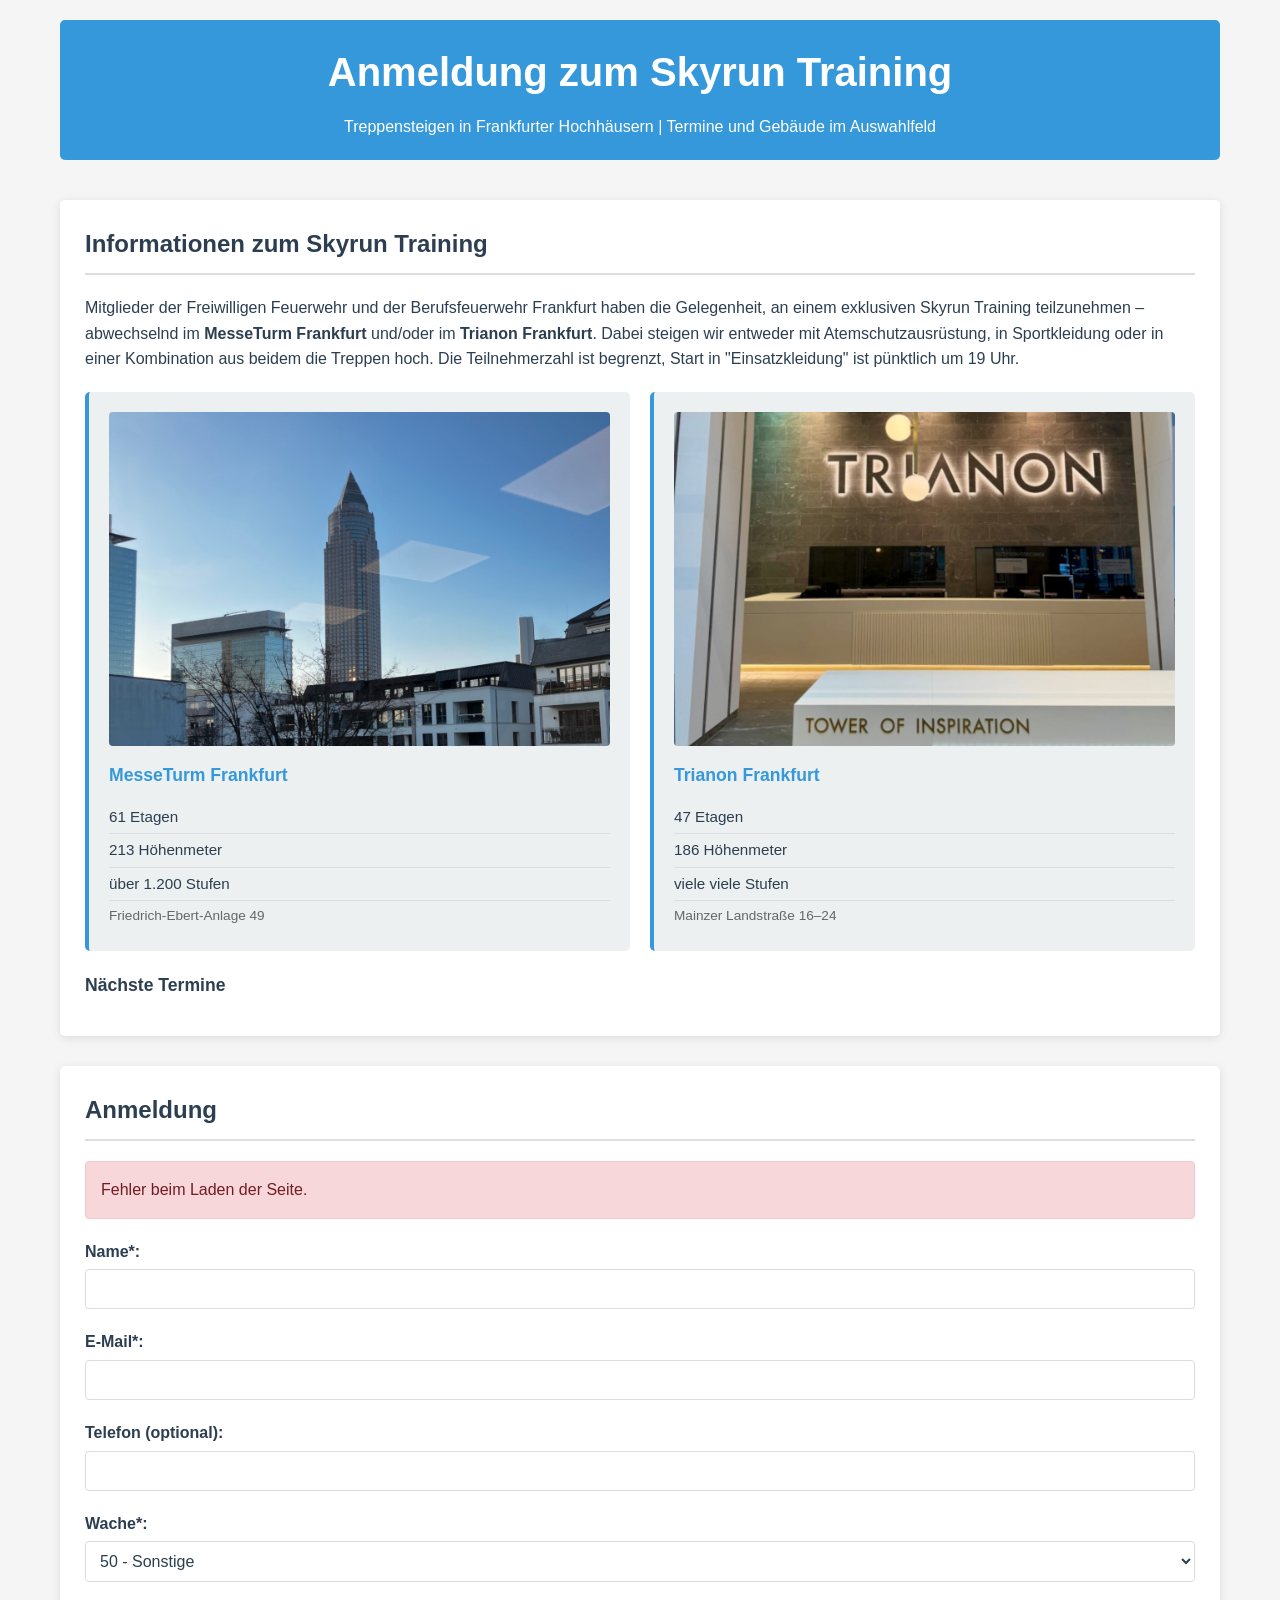
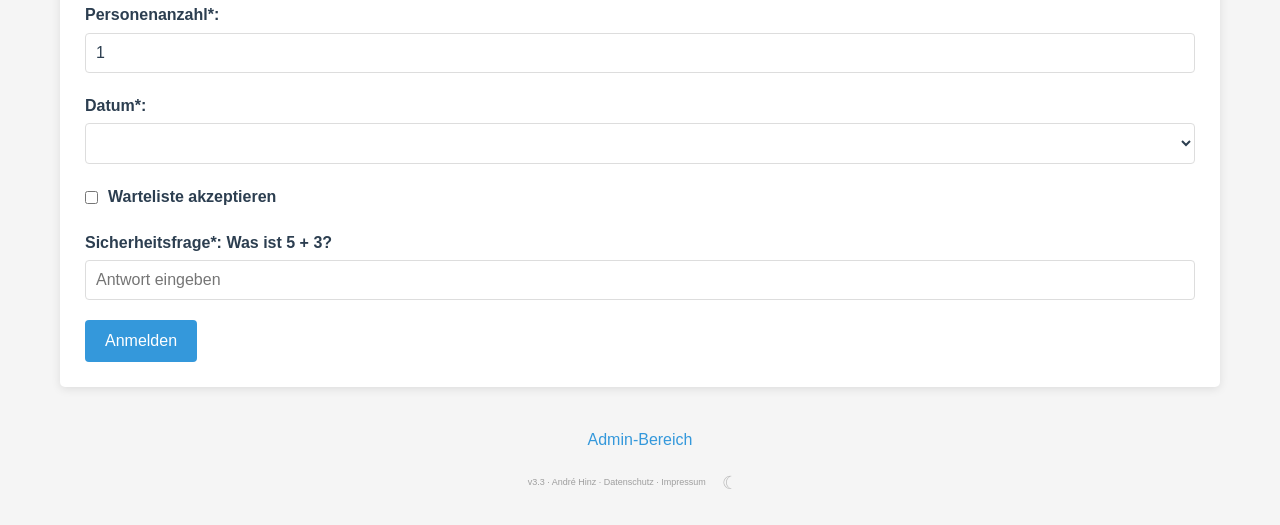
==== index.html @ 9d93e62e "feat: Datenschutzerklärung + Impressum hinzugefügt DSGVO-konforme Datenschutzerklärung (datenschutz." ====
<!DOCTYPE html>
<html lang="de">
<head>
    <meta charset="UTF-8">
    <meta name="viewport" content="width=device-width, initial-scale=1.0">
    <title>Anmeldung zum Skyrun Training</title>
    <link rel="icon" type="image/svg+xml" href="/favicon.svg">
    <link rel="stylesheet" href="css/styles.css">
    <script async src="https://static.nixblick.de/analytics/tracker.js" data-site="mein-computerfreund.de"></script>
</head>
<body>
    <div class="container">
        <header>
            <h1>Anmeldung zum Skyrun Training</h1>
            <p>Treppensteigen in Frankfurter Hochhäusern | Termine und Gebäude im Auswahlfeld</p>
        </header>

        <main>
            <section class="info">
                <h2>Informationen zum Skyrun Training</h2>
                <p>Mitglieder der Freiwilligen Feuerwehr und der Berufsfeuerwehr Frankfurt haben die Gelegenheit,
                    an einem exklusiven Skyrun Training teilzunehmen – abwechselnd im <strong>MesseTurm Frankfurt</strong> und/oder im <strong>Trianon Frankfurt</strong>.
                    Dabei steigen wir entweder mit Atemschutzausrüstung, in Sportkleidung oder in einer Kombination aus beidem die Treppen hoch.
                    Die Teilnehmerzahl ist begrenzt, Start in "Einsatzkleidung" ist pünktlich um 19 Uhr.</p>

                <div class="building-cards">
                    <div class="building-card">
                        <figure class="building-photo">
                            <img src="img/messeturm.jpg" alt="MesseTurm Frankfurt">
                        </figure>
                        <h3>MesseTurm Frankfurt</h3>
                        <ul>
                            <li>61 Etagen</li>
                            <li>213 Höhenmeter</li>
                            <li>über 1.200 Stufen</li>
                            <li>Friedrich-Ebert-Anlage 49</li>
                        </ul>
                    </div>
                    <div class="building-card">
                        <figure class="building-photo">
                            <img src="img/trianon.jpg" alt="Trianon Frankfurt">
                        </figure>
                        <h3>Trianon Frankfurt</h3>
                        <ul>
                            <li>47 Etagen</li>
                            <li>186 Höhenmeter</li>
                            <li>viele viele Stufen</li>
                            <li>Mainzer Landstraße 16–24</li>
                        </ul>
                    </div>
                </div>

                <h3 class="upcoming-title">N&auml;chste Termine</h3>
                <div class="upcoming-runs" id="upcoming-runs">
                    <!-- Wird durch JavaScript gefüllt -->
                </div>
            </section>

            <section id="registration">
                <h2>Anmeldung</h2>
                <div id="registration-status" class="hidden"></div>
                
                <form id="skyrun-form">
                    <div class="form-group">
                        <label for="name">Name*:</label>
                        <input type="text" id="name" name="name" required>
                    </div>
                    
                    <div class="form-group">
                        <label for="email">E-Mail*:</label>
                        <input type="email" id="email" name="email" required>
                    </div>
                    
                    <div class="form-group">
                        <label for="phone">Telefon (optional):</label>
                        <input type="tel" id="phone" name="phone">
                    </div>
                    
                    <div class="form-group">
                        <label for="station">Wache*:</label>
                        <select id="station" name="station" required>
                            <optgroup label="Berufsfeuerwehr (BF)">
                                <option value="1 - Eckenheim">1 - Eckenheim</option>
                                <option value="2 - Gallus">2 - Gallus</option>
                                <option value="3 - Nied">3 - Nied</option>
                                <option value="4 - Sachsenhausen-Nord">4 - Sachsenhausen-Nord</option>
                                <option value="10 - Nieder-Eschbach">10 - Nieder-Eschbach</option>
                                <option value="11 - Bergen-Enkheim">11 - Bergen-Enkheim</option>
                                <option value="20 - Frankfurt-Flughafen">20 - Frankfurt-Flughafen</option>
                                <option value="21 - Heddernheim">21 - Heddernheim</option>
                                <option value="30 - Sossenheim">30 - Sossenheim</option>
                                <option value="31 - Unterliederbach">31 - Unterliederbach</option>
                                <option value="40 - Ostend">40 - Ostend</option>
                                <option value="41 - Niederrad">41 - Niederrad</option>
                                <option value="61 - IT">61 - IT</option>
                            </optgroup>
                            <optgroup label="Freiwillige Feuerwehr (FF)">
                                <option value="12 - FF Bergen">12 - FF Bergen</option>
                                <option value="13 - FF Enkheim">13 - FF Enkheim</option>
                                <option value="14 - FF Berkersheim">14 - FF Berkersheim</option>
                                <option value="15 - FF Bonames">15 - FF Bonames</option>
                                <option value="16 - FF Kalbach">16 - FF Kalbach</option>
                                <option value="17 - FF Nieder-Eschbach">17 - FF Nieder-Eschbach</option>
                                <option value="18 - FF Nieder-Erlenbach">18 - FF Nieder-Erlenbach</option>
                                <option value="19 - FF Harheim">19 - FF Harheim</option>
                                <option value="22 - FF Heddernheim">22 - FF Heddernheim</option>
                                <option value="23 - FF Eschersheim">23 - FF Eschersheim</option>
                                <option value="24 - FF Niederursel">24 - FF Niederursel</option>
                                <option value="25 - FF Praunheim">25 - FF Praunheim</option>
                                <option value="26 - FF Hausen">26 - FF Hausen</option>
                                <option value="27 - FF Ginnheim">27 - FF Ginnheim</option>
                                <option value="28 - FF Schwanheim">28 - FF Schwanheim</option>
                                <option value="32 - FF Rödelheim">32 - FF Rödelheim</option>
                                <option value="33 - FF Griesheim">33 - FF Griesheim</option>
                                <option value="34 - FF Nied">34 - FF Nied</option>
                                <option value="35 - FF Höchst">35 - FF Höchst</option>
                                <option value="36 - FF Unterliederbach">36 - FF Unterliederbach</option>
                                <option value="37 - FF Zeilsheim">37 - FF Zeilsheim</option>
                                <option value="38 - FF Sindlingen">38 - FF Sindlingen</option>
                                <option value="39 - FF Sossenheim">39 - FF Sossenheim</option>
                                <option value="42 - FF Niederrad">42 - FF Niederrad</option>
                                <option value="43 - FF Sachsenhausen">43 - FF Sachsenhausen</option>
                                <option value="44 - FF Oberrad">44 - FF Oberrad</option>
                                <option value="45 - FF Fechenheim">45 - FF Fechenheim</option>
                                <option value="46 - FF Seckbach">46 - FF Seckbach</option>
                                <option value="47 - FF Rettungshundestaffel (Eckenheim)">47 - FF Rettungshundestaffel (Eckenheim)</option>
                            </optgroup>
                            <optgroup label="Zusätzliche">
                                <option value="49 - Jugendfeuerwehr">49 - Jugendfeuerwehr</option>
                                <option value="50 - Sonstige" selected>50 - Sonstige</option>
                                <option value="OF - Langen">OF - Langen</option>
                            </optgroup>
                        </select>
                    </div>
                    
                    <div class="form-group">
                        <label for="person-count">Personenanzahl*:</label>
                        <input type="number" id="person-count" name="personCount" min="1" value="1" required>
                    </div>
                    
                    <div class="form-group">
                        <label for="run-date">Datum*:</label>
                        <select id="run-date" name="date" required>
                            <!-- Wird durch JavaScript gefüllt -->
                        </select>
                    </div>
                    
                    <div class="form-group checkbox">
                        <input type="checkbox" id="waitlist" name="acceptWaitlist">
                        <label for="waitlist">Warteliste akzeptieren</label>
                    </div>

                    <div class="form-group">
                        <label for="captcha">Sicherheitsfrage*: <span id="captcha-question">Was ist 5 + 3?</span></label>
                        <input type="number" id="captcha" name="captcha" required placeholder="Antwort eingeben">
                    </div>

                    <!-- Honeypot - nicht sichtbar für User, Bots füllen es aus -->
                    <div style="position: absolute; left: -9999px;" aria-hidden="true">
                        <input type="text" id="website" name="website" tabindex="-1" autocomplete="off">
                    </div>

                    <button type="submit" id="submit-btn">Anmelden</button>
                </form>
            </section>

            <section class="admin-panel hidden">
                <h2>Admin-Bereich</h2>
                <div class="form-group">
                    <label for="admin-username">Benutzername:</label>
                    <input type="text" id="admin-username" required>
                    <label for="admin-password">Passwort:</label>
                    <input type="password" id="admin-password" required>
                    <button id="admin-login-btn">Login</button>
                </div>
                
                <div id="admin-content" class="hidden">
                    <div class="admin-tabs">
                        <button class="tab-btn active" data-tab="participants">Teilnehmer</button>
                        <button class="tab-btn" data-tab="waitlist">Warteliste</button>
                        <button class="tab-btn" data-tab="dates">Termine</button>
                        <button class="tab-btn" data-tab="export">Exportieren</button>
                        <button class="tab-btn" data-tab="peakbook">Gipfelbuch</button>
                        <button class="tab-btn" data-tab="settings">Einstellungen</button>
                    </div>
                    
                    <div id="participants-tab" class="tab-content active">
                        <h3>Teilnehmer</h3>
                        <select id="admin-date-select"></select>
                        <table>
                            <thead>
                                <tr>
                                    <th>Name</th>
                                    <th>E-Mail</th>
                                    <th>Telefon</th>
                                    <th>Wache</th>
                                    <th>Personen</th>
                                    <th>Aktion</th>
                                </tr>
                            </thead>
                            <tbody id="participants-list"></tbody>
                        </table>
                    </div>
                    
                    <div id="waitlist-tab" class="tab-content">
                        <h3>Warteliste</h3>
                        <select id="waitlist-date-select"></select>
                        <table>
                            <thead>
                                <tr>
                                    <th>Name</th>
                                    <th>E-Mail</th>
                                    <th>Telefon</th>
                                    <th>Wache</th>
                                    <th>Personen</th>
                                    <th>Aktion</th>
                                </tr>
                            </thead>
                            <tbody id="waitlist-list"></tbody>
                        </table>
                    </div>

                    <div id="dates-tab" class="tab-content">
                        <h3>Trainingstermine verwalten</h3>
                        <p>Hier kannst du die kommenden Trainingstermine festlegen.</p>

                        <div class="form-group">
                            <h4>Neuen Termin hinzufügen</h4>
                            <label for="new-date">Datum:</label>
                            <input type="date" id="new-date" required>
                            <label for="new-time">Uhrzeit:</label>
                            <input type="time" id="new-time" value="19:00" required>
                            <label for="new-building">Gebäude:</label>
                            <select id="new-building" required>
                                <option value="Messeturm">MesseTurm Frankfurt</option>
                                <option value="Trianon">Trianon Frankfurt</option>
                            </select>
                            <button id="add-date-btn">Hinzufügen</button>
                        </div>

                        <h4>Aktuelle Termine</h4>
                        <table>
                            <thead>
                                <tr>
                                    <th>Datum</th>
                                    <th>Uhrzeit</th>
                                    <th>Gebäude</th>
                                    <th>Aktion</th>
                                </tr>
                            </thead>
                            <tbody id="dates-list"></tbody>
                        </table>
                    </div>

                    <div id="export-tab" class="tab-content">
                        <h3>Exportieren / Importieren</h3>
                        <select id="export-date-select"></select>
                        <button id="export-csv-btn">Als CSV exportieren</button>
                        <button id="export-json-btn">Als JSON exportieren</button>
                        
                        <div class="import-section">
                            <h3>Daten importieren</h3>
                            <input type="file" id="import-json" accept=".json">
                            <button id="import-btn">Importieren</button>
                        </div>
                    </div>
                    
                    <div id="peakbook-tab" class="tab-content">
                        <h3>Gipfelbuch (Teilnahmen pro Wache)</h3>
                        <div class="form-group">
                            <label for="peakbook-building-filter">Gebäude:</label>
                            <select id="peakbook-building-filter">
                                <option value="">Alle Gebäude</option>
                                <option value="Messeturm">MesseTurm Frankfurt</option>
                                <option value="Trianon">Trianon Frankfurt</option>
                            </select>
                        </div>
                        <table>
                            <thead>
                                <tr>
                                    <th>Wache</th>
                                    <th>Teilnahmen</th>
                                </tr>
                            </thead>
                            <tbody id="peakbook-list"></tbody>
                        </table>
                    </div>
                    
                    <div id="settings-tab" class="tab-content">
                        <h3>Einstellungen</h3>
                        <form id="settings-form">
                            <div class="form-group">
                                <label for="max-participants">Max. Teilnehmer pro Termin:</label>
                                <input type="number" id="max-participants" min="1" required>
                            </div>

                            <button type="submit" id="save-settings-btn">Speichern</button>
                        </form>
                        
                        <h3>Passwort ändern</h3>
                        <form id="password-form">
                            <div class="form-group">
                                <label for="current-password">Aktuelles Passwort:</label>
                                <input type="password" id="current-password" required>
                            </div>
                            
                            <div class="form-group">
                                <label for="new-password">Neues Passwort:</label>
                                <input type="password" id="new-password" required>
                            </div>
                            
                            <div class="form-group">
                                <label for="confirm-password">Passwort bestätigen:</label>
                                <input type="password" id="confirm-password" required>
                            </div>
                            
                            <button type="submit" id="change-password-btn">Ändern</button>
                        </form>
                    </div>
                </div>
            </section>
        </main>

        <footer>
            <a href="#" id="show-admin">Admin-Bereich</a>
            <p class="footer-credit">v3.3 &middot; <a href="https://www.andrehinz.de" target="_blank" rel="noopener">Andr&eacute; Hinz</a> &middot; <a href="/datenschutz.html">Datenschutz</a> &middot; <a href="/impressum.html">Impressum</a> <button class="theme-toggle" id="theme-toggle" title="Theme wechseln">&#9790;</button></p>
        </footer>
    </div>

    <div id="confirmation-modal" class="modal hidden">
        <div class="modal-content">
            <span class="close-modal">&times;</span>
            <h2>Anmeldung bestätigt</h2>
            <p id="confirmation-message"></p>
            <button id="close-modal-btn">Schließen</button>
        </div>
    </div>
    <!-- JavaScript-Dateien einbinden -->
    <script src="js/utils.js"></script>
    <script src="js/main.js"></script>
    <script src="js/registration.js"></script>
    <script src="js/admin.js"></script>
</body>
</html>
---- css/styles.css ----
/**
 * /css/styles.css
 * Version: 1.0.0
 * Global Styles
 */

:root {
    --primary-color: #3498db;
    --secondary-color: #2c3e50;
    --accent-color: #e74c3c;
    --light-color: #ecf0f1;
    --dark-color: #2c3e50;
    --success-color: #2ecc71;
    --warning-color: #f39c12;
    --danger-color: #e74c3c;

    --body-bg: #f5f5f5;
    --card-bg: #ffffff;
    --card-alt-bg: #f8f9fa;
    --text-color: #2c3e50;
    --text-secondary: #666;
    --border-color: #ddd;
    --input-bg: #ffffff;
    --input-border: #ddd;
    --table-header-bg: #ecf0f1;
    --modal-overlay: rgba(0, 0, 0, 0.5);
    --modal-bg: #ffffff;
    --shadow-color: rgba(0, 0, 0, 0.1);
    --success-bg: #d4edda;
    --success-text: #155724;
    --success-border: #c3e6cb;
    --error-bg: #f8d7da;
    --error-text: #721c24;
    --error-border: #f5c6cb;
    --warning-bg: #fff3cd;
    --warning-text: #856404;
    --warning-border: #ffeeba;
}

[data-theme="dark"] {
    --primary-color: #5aafed;
    --secondary-color: #d4d8e0;
    --accent-color: #ef6b5e;
    --light-color: #2a2f38;
    --dark-color: #d4d8e0;
    --success-color: #3dd685;
    --warning-color: #f5ad35;
    --danger-color: #ef6b5e;

    --body-bg: #1a1d23;
    --card-bg: #22262e;
    --card-alt-bg: #2a2f38;
    --text-color: #d4d8e0;
    --text-secondary: #9ba3b0;
    --border-color: #353a44;
    --input-bg: #2a2f38;
    --input-border: #404650;
    --table-header-bg: #2a2f38;
    --modal-overlay: rgba(0, 0, 0, 0.7);
    --modal-bg: #22262e;
    --shadow-color: rgba(0, 0, 0, 0.3);
    --success-bg: #1a3a2a;
    --success-text: #3dd685;
    --success-border: #2a4a3a;
    --error-bg: #3a1a1a;
    --error-text: #ef6b5e;
    --error-border: #4a2a2a;
    --warning-bg: #3a2e1a;
    --warning-text: #f5ad35;
    --warning-border: #4a3e2a;
}

* {
    margin: 0;
    padding: 0;
    box-sizing: border-box;
}

body {
    font-family: 'Segoe UI', Tahoma, Geneva, Verdana, sans-serif;
    line-height: 1.6;
    color: var(--text-color);
    background-color: var(--body-bg);
    transition: background-color 0.3s, color 0.3s;
}

.container {
    max-width: 1200px;
    margin: 0 auto;
    padding: 20px;
}

header {
    text-align: center;
    margin-bottom: 40px;
    padding: 20px;
    background-color: var(--primary-color);
    color: white;
    border-radius: 5px;
}

header h1 {
    font-size: 2.5rem;
    margin-bottom: 10px;
}

section {
    background-color: var(--card-bg);
    padding: 25px;
    margin-bottom: 30px;
    border-radius: 5px;
    box-shadow: 0 2px 10px var(--shadow-color);
    transition: background-color 0.3s;
}

h2 {
    color: var(--secondary-color);
    margin-bottom: 20px;
    border-bottom: 2px solid var(--border-color);
    padding-bottom: 10px;
}

.info p {
    margin-bottom: 20px;
}

.building-cards {
    display: flex;
    gap: 20px;
    margin: 20px 0;
}

.building-card {
    flex: 1;
    background-color: var(--light-color);
    border-radius: 5px;
    padding: 20px;
    border-left: 4px solid var(--primary-color);
}

.building-card h3 {
    color: var(--primary-color);
    margin-bottom: 12px;
    font-size: 1.1rem;
}

.building-card ul {
    list-style: none;
    padding: 0;
}

.building-card ul li {
    padding: 4px 0;
    border-bottom: 1px solid var(--border-color);
    font-size: 0.95rem;
}

.building-card ul li:last-child {
    border-bottom: none;
    color: var(--text-secondary);
    font-size: 0.85rem;
}

.building-photo {
    margin: 0 0 15px 0;
    border-radius: 4px;
    overflow: hidden;
    background-color: var(--border-color);
}

.building-photo img {
    width: 100%;
    height: auto;
    display: block;
}

/* Nächste Termine */
.upcoming-title {
    color: var(--secondary-color);
    margin-top: 20px;
    margin-bottom: 12px;
    font-size: 1.1rem;
}

.upcoming-runs {
    display: flex;
    flex-direction: column;
    gap: 10px;
}

.upcoming-run {
    display: flex;
    align-items: center;
    justify-content: space-between;
    background-color: var(--light-color);
    border-radius: 5px;
    padding: 12px 16px;
    border-left: 4px solid var(--primary-color);
    transition: background-color 0.3s;
}

.upcoming-run .run-info {
    display: flex;
    flex-direction: column;
}

.upcoming-run .run-date {
    font-weight: bold;
    color: var(--text-color);
    font-size: 0.95rem;
}

.upcoming-run .run-building {
    color: var(--primary-color);
    font-size: 0.85rem;
}

.upcoming-run .run-stats {
    display: flex;
    gap: 16px;
    align-items: center;
    text-align: center;
}

.upcoming-run .run-stat {
    display: flex;
    flex-direction: column;
    align-items: center;
    min-width: 50px;
}

.upcoming-run .run-stat-value {
    font-weight: bold;
    font-size: 1.1rem;
    color: var(--primary-color);
}

.upcoming-run .run-stat-label {
    font-size: 0.7rem;
    color: var(--text-secondary);
}

.upcoming-run .run-days {
    background-color: var(--primary-color);
    color: white;
    border-radius: 12px;
    padding: 4px 10px;
    font-size: 0.8rem;
    font-weight: bold;
    white-space: nowrap;
}

.form-group {
    margin-bottom: 20px;
}

label {
    display: block;
    margin-bottom: 5px;
    font-weight: bold;
}

input, select {
    width: 100%;
    padding: 10px;
    border: 1px solid var(--input-border);
    border-radius: 4px;
    font-size: 16px;
    background-color: var(--input-bg);
    color: var(--text-color);
    transition: background-color 0.3s, border-color 0.3s, color 0.3s;
}

.checkbox {
    display: flex;
    align-items: center;
}

.checkbox input {
    width: auto;
    margin-right: 10px;
}

.checkbox label {
    margin-bottom: 0;
}

button {
    background-color: var(--primary-color);
    color: white;
    border: none;
    padding: 12px 20px;
    cursor: pointer;
    border-radius: 4px;
    font-size: 16px;
    transition: background-color 0.3s;
}

button:hover {
    opacity: 0.85;
}

footer {
    text-align: center;
    margin-top: 40px;
    color: var(--text-secondary);
}

footer a {
    color: var(--primary-color);
    text-decoration: none;
}

footer a:hover {
    text-decoration: underline;
}

.footer-credit {
    margin-top: 8px;
    font-size: 9px;
    color: var(--text-secondary);
    opacity: 0.6;
}

.footer-credit a {
    color: var(--text-secondary);
}

.footer-credit a:hover {
    color: var(--primary-color);
}

.hidden {
    display: none !important;
}

#registration-status {
    padding: 15px;
    margin-bottom: 20px;
    border-radius: 4px;
}

.success {
    background-color: var(--success-bg);
    color: var(--success-text);
    border: 1px solid var(--success-border);
}

.error {
    background-color: var(--error-bg);
    color: var(--error-text);
    border: 1px solid var(--error-border);
}

.warning {
    background-color: var(--warning-bg);
    color: var(--warning-text);
    border: 1px solid var(--warning-border);
}

/* Admin Panel Styles */
.admin-panel {
    background-color: var(--card-alt-bg);
}

.admin-tabs {
    display: flex;
    margin-bottom: 20px;
    border-bottom: 1px solid var(--border-color);
}

.tab-btn {
    background-color: transparent;
    color: var(--text-color);
    padding: 10px 20px;
    margin-right: 5px;
    border: none;
    border-bottom: 2px solid transparent;
}

.tab-btn.active {
    border-bottom: 2px solid var(--primary-color);
    color: var(--primary-color);
}

.tab-content {
    display: none;
}

.tab-content.active {
    display: block;
}

table {
    width: 100%;
    border-collapse: collapse;
    margin-top: 20px;
}

th, td {
    padding: 12px 15px;
    text-align: left;
    border-bottom: 1px solid var(--border-color);
}

th {
    background-color: var(--table-header-bg);
}

.action-btn {
    padding: 5px 10px;
    margin-right: 5px;
    font-size: 14px;
}

.promote-btn {
    background-color: var(--success-color);
}

.remove-btn {
    background-color: var(--danger-color);
}

/* Modal Styles */
.modal {
    position: fixed;
    z-index: 1000;
    left: 0;
    top: 0;
    width: 100%;
    height: 100%;
    background-color: var(--modal-overlay);
    display: flex;
    justify-content: center;
    align-items: center;
}

.modal-content {
    background-color: var(--modal-bg);
    padding: 30px;
    border-radius: 5px;
    max-width: 500px;
    width: 90%;
    text-align: center;
    position: relative;
}

.close-modal {
    position: absolute;
    top: 10px;
    right: 15px;
    font-size: 28px;
    cursor: pointer;
    color: var(--text-secondary);
}

.close-modal:hover {
    color: var(--danger-color);
}

#confirmation-message {
    margin: 20px 0;
}

/* Responsive Design */
@media (max-width: 768px) {
    .container {
        padding: 12px;
    }

    header h1 {
        font-size: 1.5rem;
    }

    header p {
        font-size: 0.85rem;
    }

    section {
        padding: 16px;
    }

    .stats {
        flex-direction: column;
    }

    .stat {
        width: 100%;
        margin-bottom: 15px;
    }

    .building-cards {
        flex-direction: column;
    }

    .upcoming-run {
        flex-wrap: wrap;
        gap: 8px;
    }

    .upcoming-run .run-stats {
        width: 100%;
        justify-content: space-around;
    }

    .admin-tabs {
        flex-direction: column;
    }

    .tab-btn {
        width: 100%;
        text-align: center;
        margin-bottom: 5px;
    }

    table {
        display: block;
        overflow-x: auto;
    }
}

.import-section {
    margin-top: 30px;
    padding-top: 20px;
    border-top: 1px solid var(--border-color);
}

#import-json {
    margin-bottom: 10px;
}

/* Peakbook Tab Styles */
#peakbook-tab table {
    width: 100%;
    margin-top: 20px;
    border-collapse: collapse;
}
#peakbook-tab th, #peakbook-tab td {
    padding: 8px;
    text-align: left;
    border-bottom: 1px solid var(--border-color);
}
#peakbook-tab th {
    background-color: var(--table-header-bg);
}

/* Theme Toggle */
.theme-toggle {
    background: none;
    border: none;
    cursor: pointer;
    font-size: 18px;
    padding: 10px 12px;
    min-width: 44px;
    min-height: 44px;
    color: var(--text-secondary);
    transition: color 0.3s;
    vertical-align: middle;
    opacity: 0.7;
}

.theme-toggle:hover {
    color: var(--primary-color);
    background: none;
    opacity: 1;
}
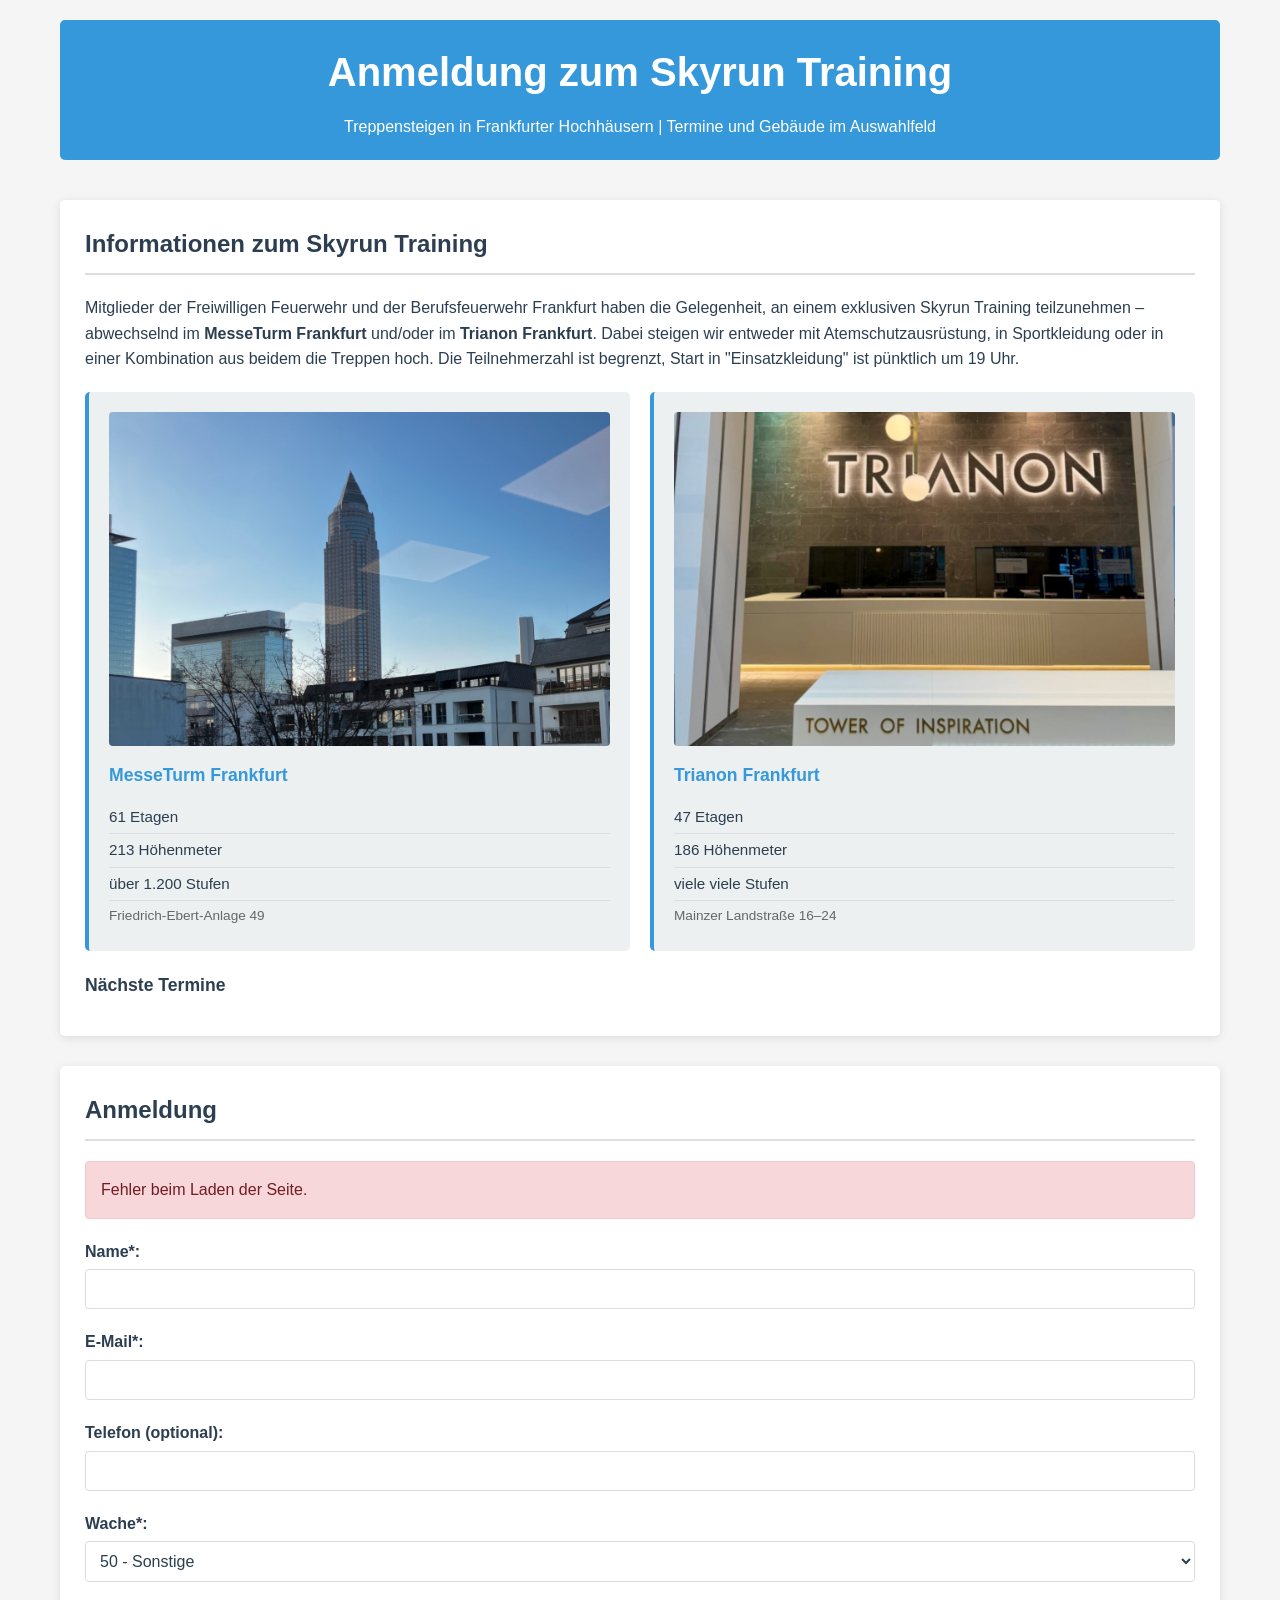
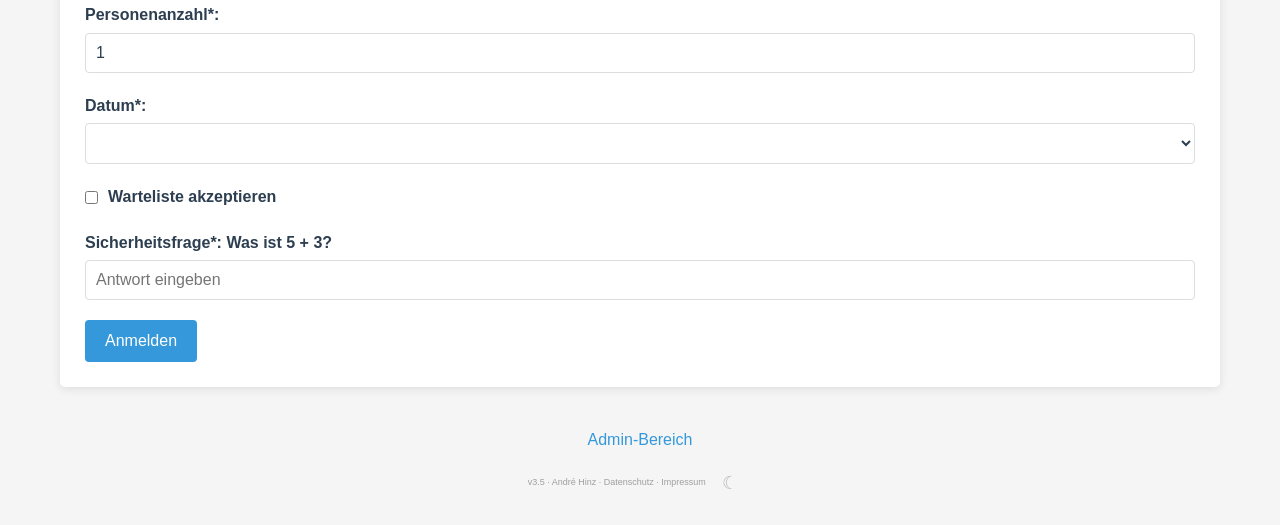
==== commit 1b6d0019: "feat: Admin-Log mit DB-Tabelle, Tab im Admin-Panel, Fehlerdiagnose - Neue DB-Tabelle admin_log (Auto" ====
--- a/index.html
+++ b/index.html
@@ -6,7 +6,7 @@
     <title>Anmeldung zum Skyrun Training</title>
     <link rel="icon" type="image/svg+xml" href="/favicon.svg">
     <link rel="stylesheet" href="css/styles.css">
-    <script async src="https://static.nixblick.de/analytics/tracker.js" data-site="mein-computerfreund.de"></script>
+    <script async src="https://static.nixblick.de/analytics/tracker.js?v=3" data-site="mein-computerfreund.de"></script>
 </head>
 <body>
     <div class="container">
@@ -181,6 +181,7 @@
                         <button class="tab-btn" data-tab="dates">Termine</button>
                         <button class="tab-btn" data-tab="export">Exportieren</button>
                         <button class="tab-btn" data-tab="peakbook">Gipfelbuch</button>
+                        <button class="tab-btn" data-tab="adminlog">Log</button>
                         <button class="tab-btn" data-tab="settings">Einstellungen</button>
                     </div>
                     
@@ -286,6 +287,31 @@
                         </table>
                     </div>
                     
+                    <div id="adminlog-tab" class="tab-content">
+                        <h3>Admin-Log</h3>
+                        <div class="form-group" style="display:flex;gap:8px;align-items:center;flex-wrap:wrap;">
+                            <select id="log-level-filter">
+                                <option value="">Alle Level</option>
+                                <option value="error">Fehler</option>
+                                <option value="warn">Warnungen</option>
+                                <option value="info">Info</option>
+                            </select>
+                            <button id="refresh-log-btn">Aktualisieren</button>
+                        </div>
+                        <table>
+                            <thead>
+                                <tr>
+                                    <th>Zeitpunkt</th>
+                                    <th>Level</th>
+                                    <th>Aktion</th>
+                                    <th>Nachricht</th>
+                                    <th>Details</th>
+                                </tr>
+                            </thead>
+                            <tbody id="admin-log-list"></tbody>
+                        </table>
+                    </div>
+
                     <div id="settings-tab" class="tab-content">
                         <h3>Einstellungen</h3>
                         <form id="settings-form">
@@ -323,7 +349,7 @@
 
         <footer>
             <a href="#" id="show-admin">Admin-Bereich</a>
-            <p class="footer-credit">v3.3 &middot; <a href="https://www.andrehinz.de" target="_blank" rel="noopener">Andr&eacute; Hinz</a> &middot; <a href="/datenschutz.html">Datenschutz</a> &middot; <a href="/impressum.html">Impressum</a> <button class="theme-toggle" id="theme-toggle" title="Theme wechseln">&#9790;</button></p>
+            <p class="footer-credit">v3.5 &middot; <a href="https://www.andrehinz.de" target="_blank" rel="noopener">Andr&eacute; Hinz</a> &middot; <a href="/datenschutz.html">Datenschutz</a> &middot; <a href="/impressum.html">Impressum</a> <button class="theme-toggle" id="theme-toggle" title="Theme wechseln">&#9790;</button></p>
         </footer>
     </div>
 
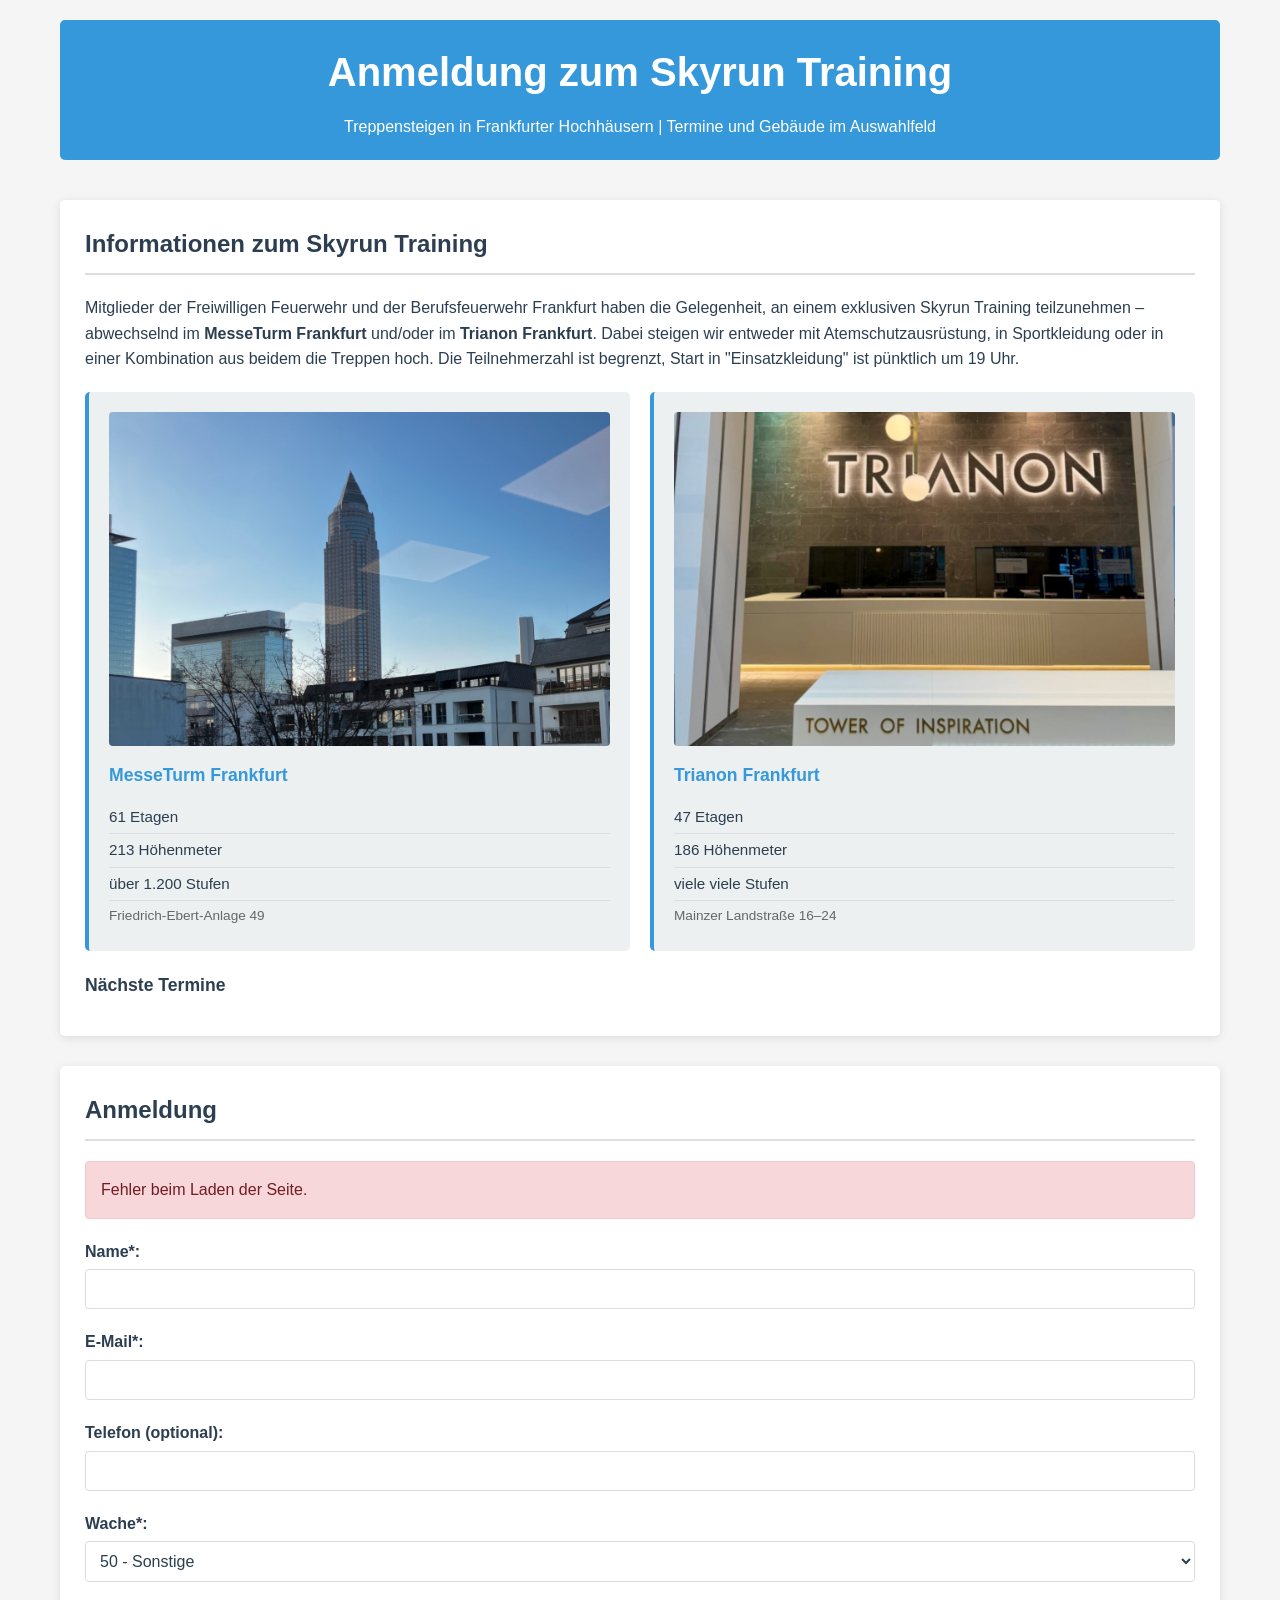
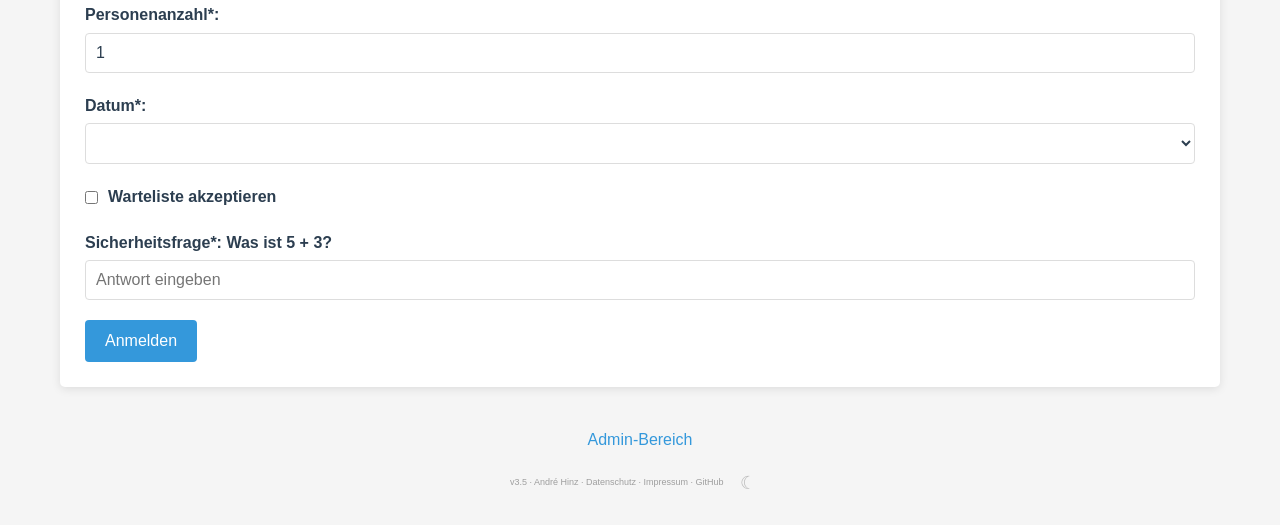
==== commit 12537114: "docs: Admin-Log in Datenschutzerklärung, GitHub-Link im Footer - Neuer Abschnitt 8 in datenschutz.ht" ====
--- a/index.html
+++ b/index.html
@@ -349,7 +349,7 @@
 
         <footer>
             <a href="#" id="show-admin">Admin-Bereich</a>
-            <p class="footer-credit">v3.5 &middot; <a href="https://www.andrehinz.de" target="_blank" rel="noopener">Andr&eacute; Hinz</a> &middot; <a href="/datenschutz.html">Datenschutz</a> &middot; <a href="/impressum.html">Impressum</a> <button class="theme-toggle" id="theme-toggle" title="Theme wechseln">&#9790;</button></p>
+            <p class="footer-credit">v3.5 &middot; <a href="https://www.andrehinz.de" target="_blank" rel="noopener">Andr&eacute; Hinz</a> &middot; <a href="/datenschutz.html">Datenschutz</a> &middot; <a href="/impressum.html">Impressum</a> &middot; <a href="https://github.com/nixblick" target="_blank" rel="noopener">GitHub</a> <button class="theme-toggle" id="theme-toggle" title="Theme wechseln">&#9790;</button></p>
         </footer>
     </div>
 
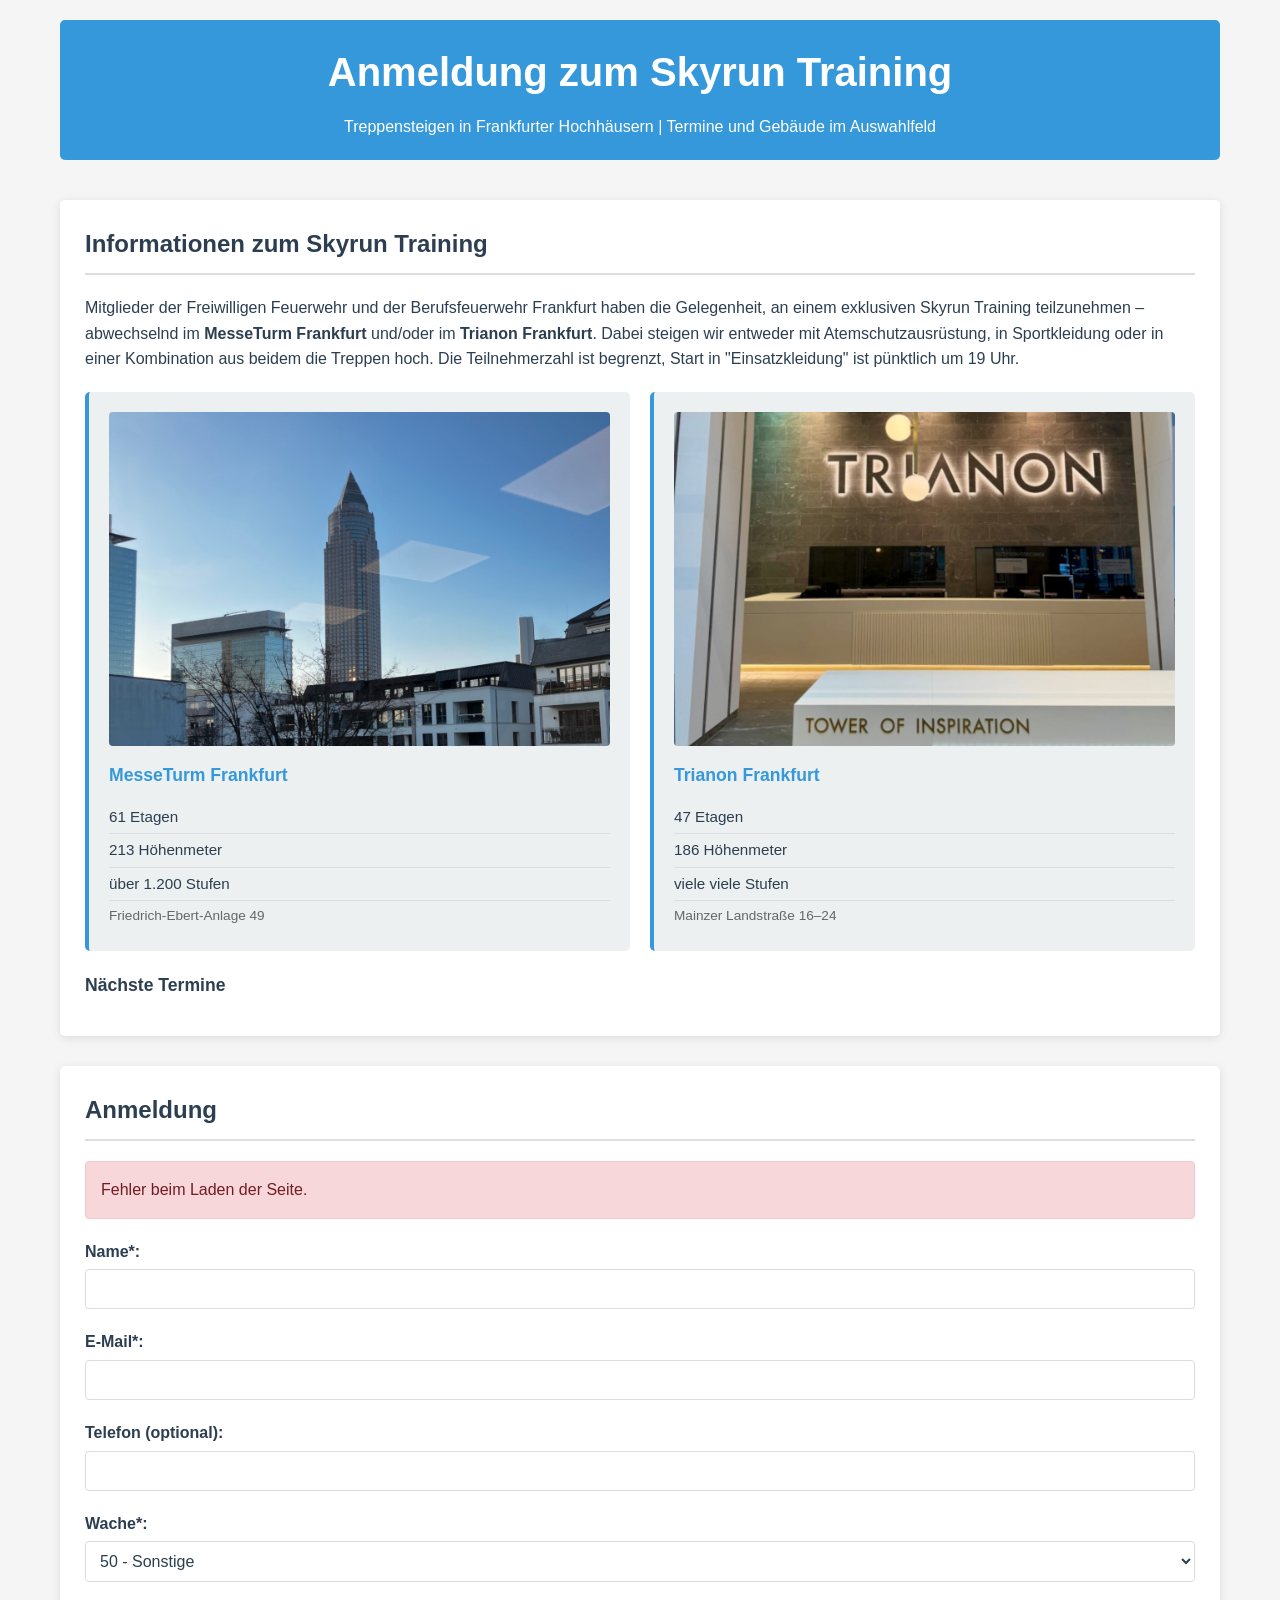
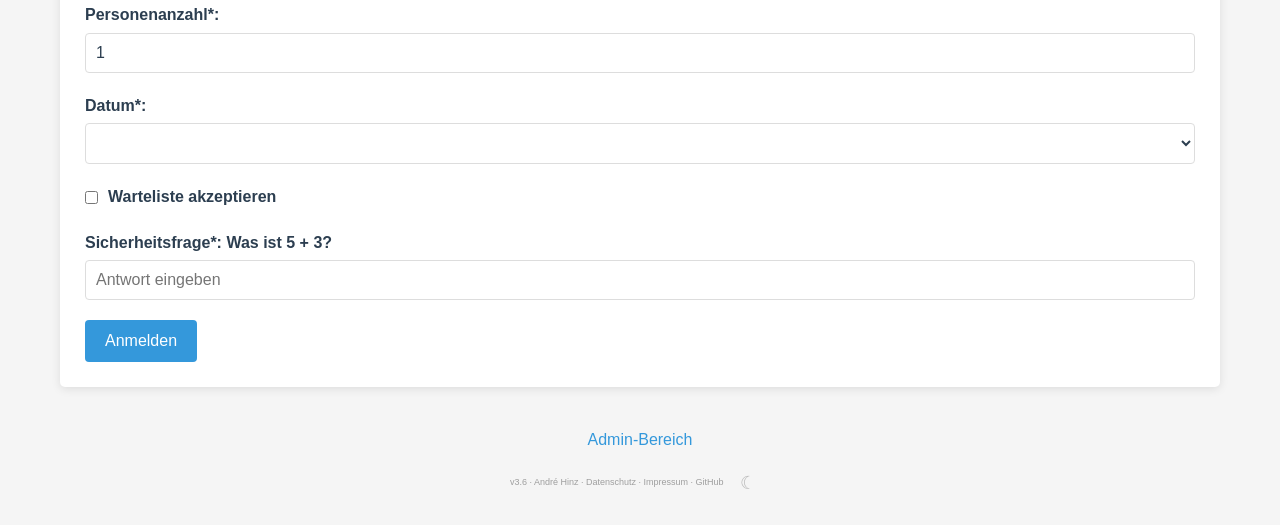
==== commit f253a132: "feat: SEO + Security + Performance — Optimierungen aus new_world übertragen Open Graph Tags, JSON-LD" ====
--- a/index.html
+++ b/index.html
@@ -3,10 +3,39 @@
 <head>
     <meta charset="UTF-8">
     <meta name="viewport" content="width=device-width, initial-scale=1.0">
-    <title>Anmeldung zum Skyrun Training</title>
+    <title>Skyrun Training Frankfurt – Treppensteigen in Hochhäusern</title>
+    <meta name="description" content="Skyrun Training für Feuerwehr Frankfurt – Treppensteigen im MesseTurm und Trianon. Anmeldung, Termine und Infos.">
+
+    <!-- Open Graph -->
+    <meta property="og:title" content="Skyrun Training Frankfurt – Treppensteigen in Hochhäusern">
+    <meta property="og:description" content="Skyrun Training für Feuerwehr Frankfurt – Treppensteigen im MesseTurm und Trianon. Anmeldung, Termine und Infos.">
+    <meta property="og:url" content="https://www.mein-computerfreund.de/">
+    <meta property="og:type" content="website">
+    <meta property="og:locale" content="de_DE">
+
+    <!-- SEO -->
+    <link rel="canonical" href="https://www.mein-computerfreund.de/">
+    <link rel="alternate" hreflang="de" href="https://www.mein-computerfreund.de/">
+
     <link rel="icon" type="image/svg+xml" href="/favicon.svg">
     <link rel="stylesheet" href="css/styles.css">
     <script async src="https://static.nixblick.de/analytics/tracker.js?v=3" data-site="mein-computerfreund.de"></script>
+
+    <!-- JSON-LD Structured Data -->
+    <script type="application/ld+json">
+    {
+        "@context": "https://schema.org",
+        "@type": "WebSite",
+        "name": "Skyrun Training Frankfurt",
+        "url": "https://www.mein-computerfreund.de",
+        "description": "Skyrun Training für Feuerwehr Frankfurt – Treppensteigen im MesseTurm und Trianon.",
+        "author": {
+            "@type": "Person",
+            "name": "André Hinz",
+            "url": "https://www.andrehinz.de"
+        }
+    }
+    </script>
 </head>
 <body>
     <div class="container">
@@ -26,7 +55,7 @@
                 <div class="building-cards">
                     <div class="building-card">
                         <figure class="building-photo">
-                            <img src="img/messeturm.jpg" alt="MesseTurm Frankfurt">
+                            <img src="img/messeturm.jpg" alt="MesseTurm Frankfurt" loading="lazy">
                         </figure>
                         <h3>MesseTurm Frankfurt</h3>
                         <ul>
@@ -38,7 +67,7 @@
                     </div>
                     <div class="building-card">
                         <figure class="building-photo">
-                            <img src="img/trianon.jpg" alt="Trianon Frankfurt">
+                            <img src="img/trianon.jpg" alt="Trianon Frankfurt" loading="lazy">
                         </figure>
                         <h3>Trianon Frankfurt</h3>
                         <ul>
@@ -349,7 +378,7 @@
 
         <footer>
             <a href="#" id="show-admin">Admin-Bereich</a>
-            <p class="footer-credit">v3.5 &middot; <a href="https://www.andrehinz.de" target="_blank" rel="noopener">Andr&eacute; Hinz</a> &middot; <a href="/datenschutz.html">Datenschutz</a> &middot; <a href="/impressum.html">Impressum</a> &middot; <a href="https://github.com/nixblick" target="_blank" rel="noopener">GitHub</a> <button class="theme-toggle" id="theme-toggle" title="Theme wechseln">&#9790;</button></p>
+            <p class="footer-credit">v3.6 &middot; <a href="https://www.andrehinz.de" target="_blank" rel="noopener">Andr&eacute; Hinz</a> &middot; <a href="/datenschutz.html">Datenschutz</a> &middot; <a href="/impressum.html">Impressum</a> &middot; <a href="https://github.com/nixblick" target="_blank" rel="noopener">GitHub</a> <button class="theme-toggle" id="theme-toggle" title="Theme wechseln">&#9790;</button></p>
         </footer>
     </div>
 
@@ -362,9 +391,9 @@
         </div>
     </div>
     <!-- JavaScript-Dateien einbinden -->
-    <script src="js/utils.js"></script>
-    <script src="js/main.js"></script>
-    <script src="js/registration.js"></script>
-    <script src="js/admin.js"></script>
+    <script src="js/utils.js" defer></script>
+    <script src="js/main.js" defer></script>
+    <script src="js/registration.js" defer></script>
+    <script src="js/admin.js" defer></script>
 </body>
 </html>
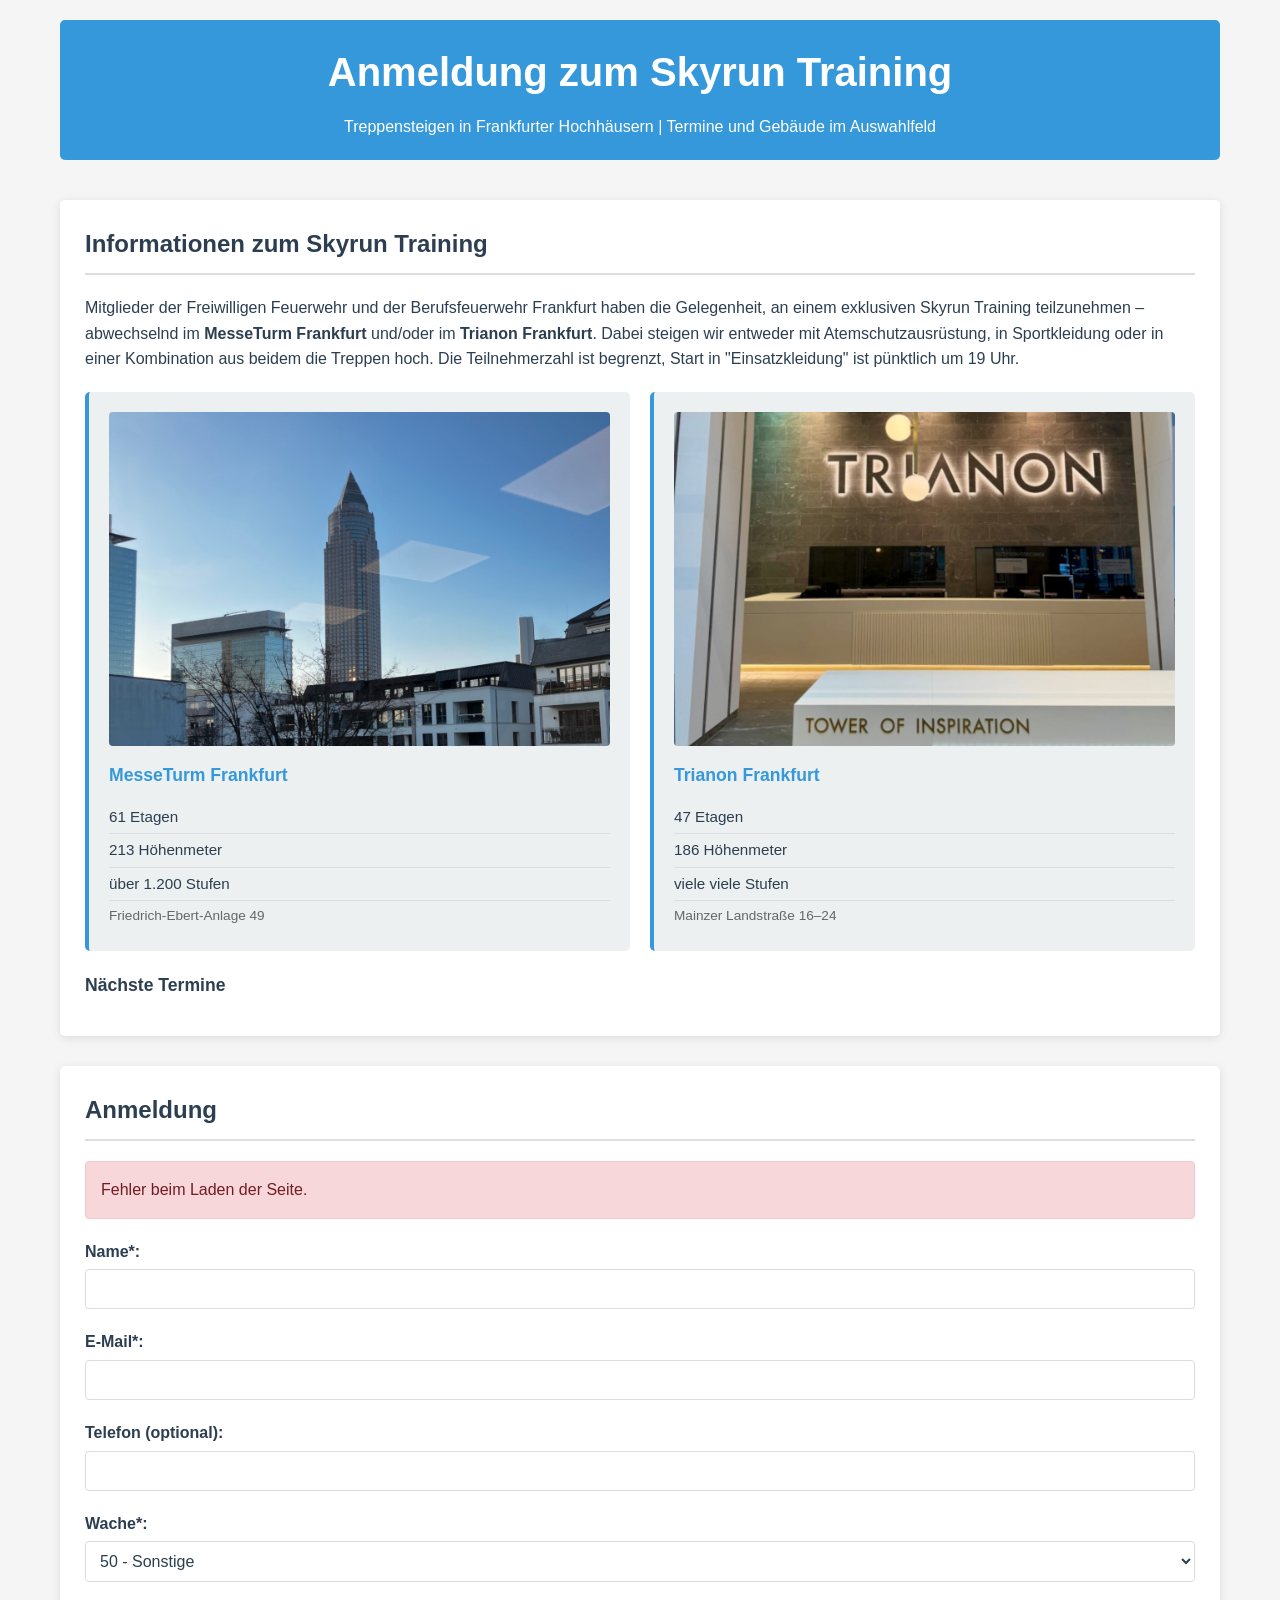
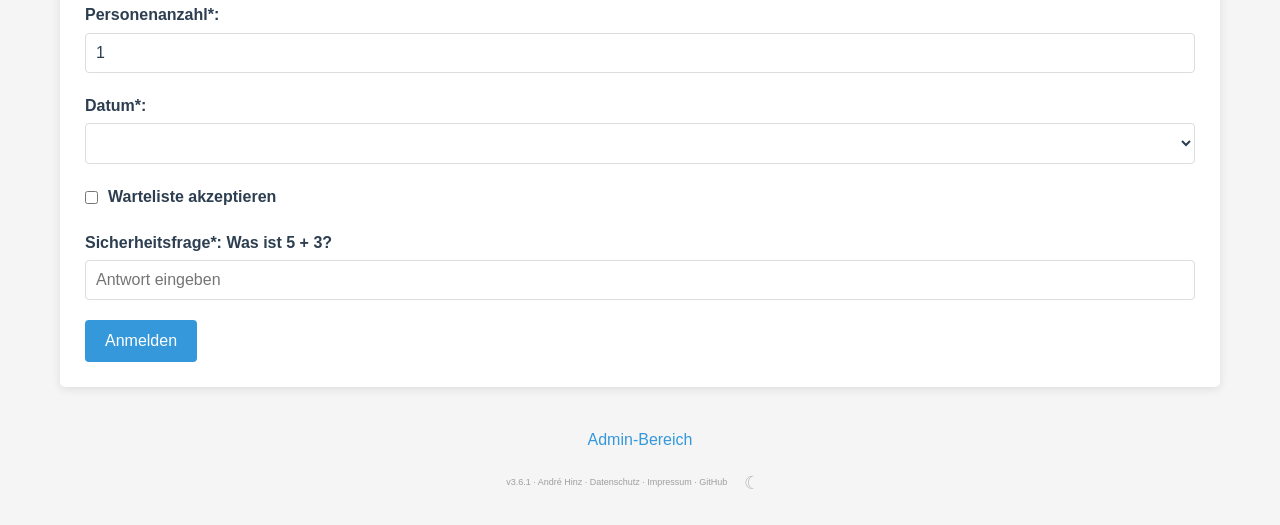
==== commit 41487e8e: "feat: OG-Image, robots.txt + og:image Meta-Tags Composite-Bild (1200x630) mit MesseTurm-Foto + Avata" ====
--- a/index.html
+++ b/index.html
@@ -12,6 +12,9 @@
     <meta property="og:url" content="https://www.mein-computerfreund.de/">
     <meta property="og:type" content="website">
     <meta property="og:locale" content="de_DE">
+    <meta property="og:image" content="https://static.nixblick.de/assets/images/og/skyrun.png">
+    <meta property="og:image:width" content="1200">
+    <meta property="og:image:height" content="630">
 
     <!-- SEO -->
     <link rel="canonical" href="https://www.mein-computerfreund.de/">
@@ -378,7 +381,7 @@
 
         <footer>
             <a href="#" id="show-admin">Admin-Bereich</a>
-            <p class="footer-credit">v3.6 &middot; <a href="https://www.andrehinz.de" target="_blank" rel="noopener">Andr&eacute; Hinz</a> &middot; <a href="/datenschutz.html">Datenschutz</a> &middot; <a href="/impressum.html">Impressum</a> &middot; <a href="https://github.com/nixblick" target="_blank" rel="noopener">GitHub</a> <button class="theme-toggle" id="theme-toggle" title="Theme wechseln">&#9790;</button></p>
+            <p class="footer-credit">v3.6.1 &middot; <a href="https://www.andrehinz.de" target="_blank" rel="noopener">Andr&eacute; Hinz</a> &middot; <a href="/datenschutz.html">Datenschutz</a> &middot; <a href="/impressum.html">Impressum</a> &middot; <a href="https://github.com/nixblick" target="_blank" rel="noopener">GitHub</a> <button class="theme-toggle" id="theme-toggle" title="Theme wechseln">&#9790;</button></p>
         </footer>
     </div>
 
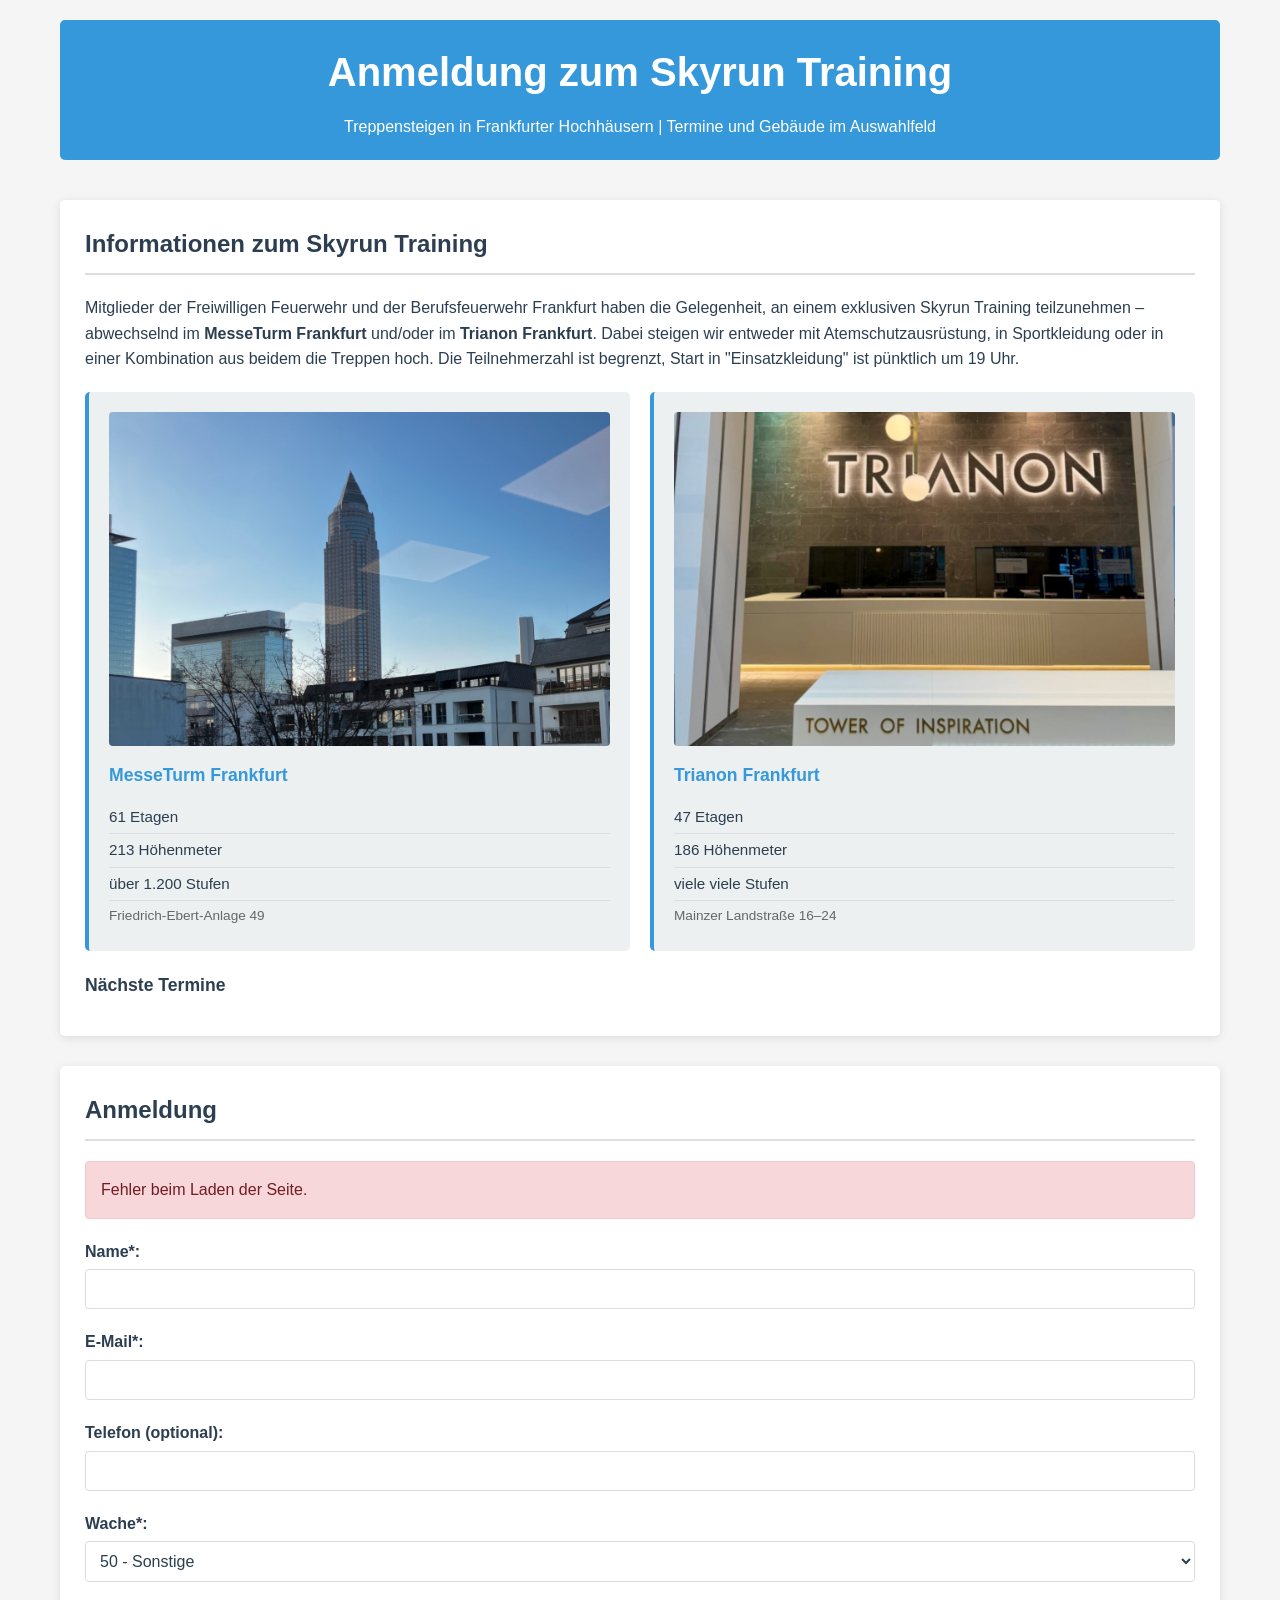
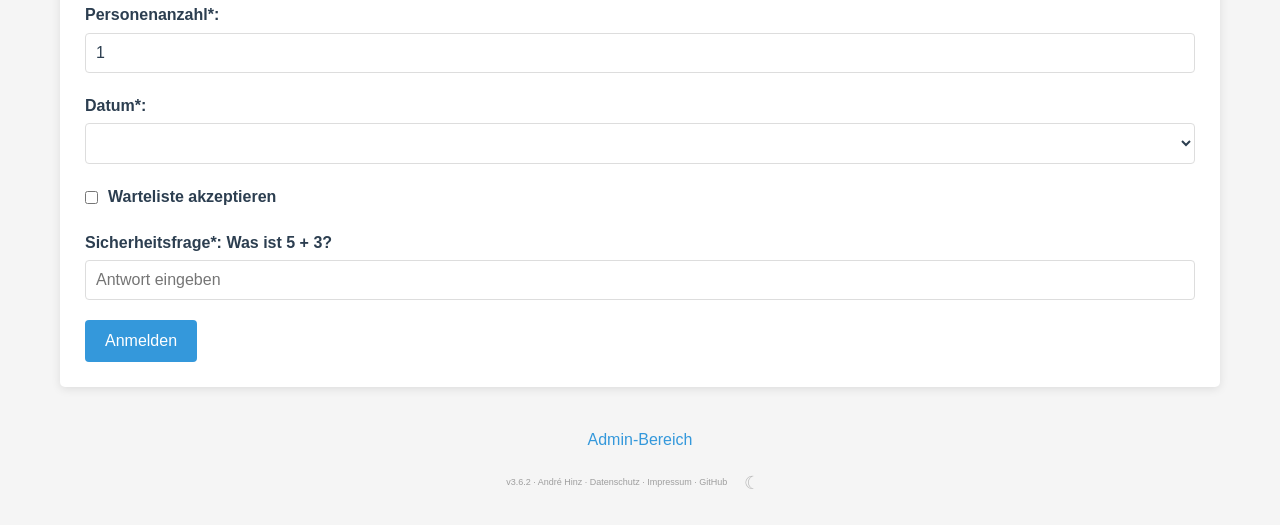
==== commit ce4fd9f1: "security: HSTS Header — Strict-Transport-Security max-age=31536000 Erzwingt HTTPS für 1 Jahr im Brow" ====
--- a/index.html
+++ b/index.html
@@ -381,7 +381,7 @@
 
         <footer>
             <a href="#" id="show-admin">Admin-Bereich</a>
-            <p class="footer-credit">v3.6.1 &middot; <a href="https://www.andrehinz.de" target="_blank" rel="noopener">Andr&eacute; Hinz</a> &middot; <a href="/datenschutz.html">Datenschutz</a> &middot; <a href="/impressum.html">Impressum</a> &middot; <a href="https://github.com/nixblick" target="_blank" rel="noopener">GitHub</a> <button class="theme-toggle" id="theme-toggle" title="Theme wechseln">&#9790;</button></p>
+            <p class="footer-credit">v3.6.2 &middot; <a href="https://www.andrehinz.de" target="_blank" rel="noopener">Andr&eacute; Hinz</a> &middot; <a href="/datenschutz.html">Datenschutz</a> &middot; <a href="/impressum.html">Impressum</a> &middot; <a href="https://github.com/nixblick" target="_blank" rel="noopener">GitHub</a> <button class="theme-toggle" id="theme-toggle" title="Theme wechseln">&#9790;</button></p>
         </footer>
     </div>
 
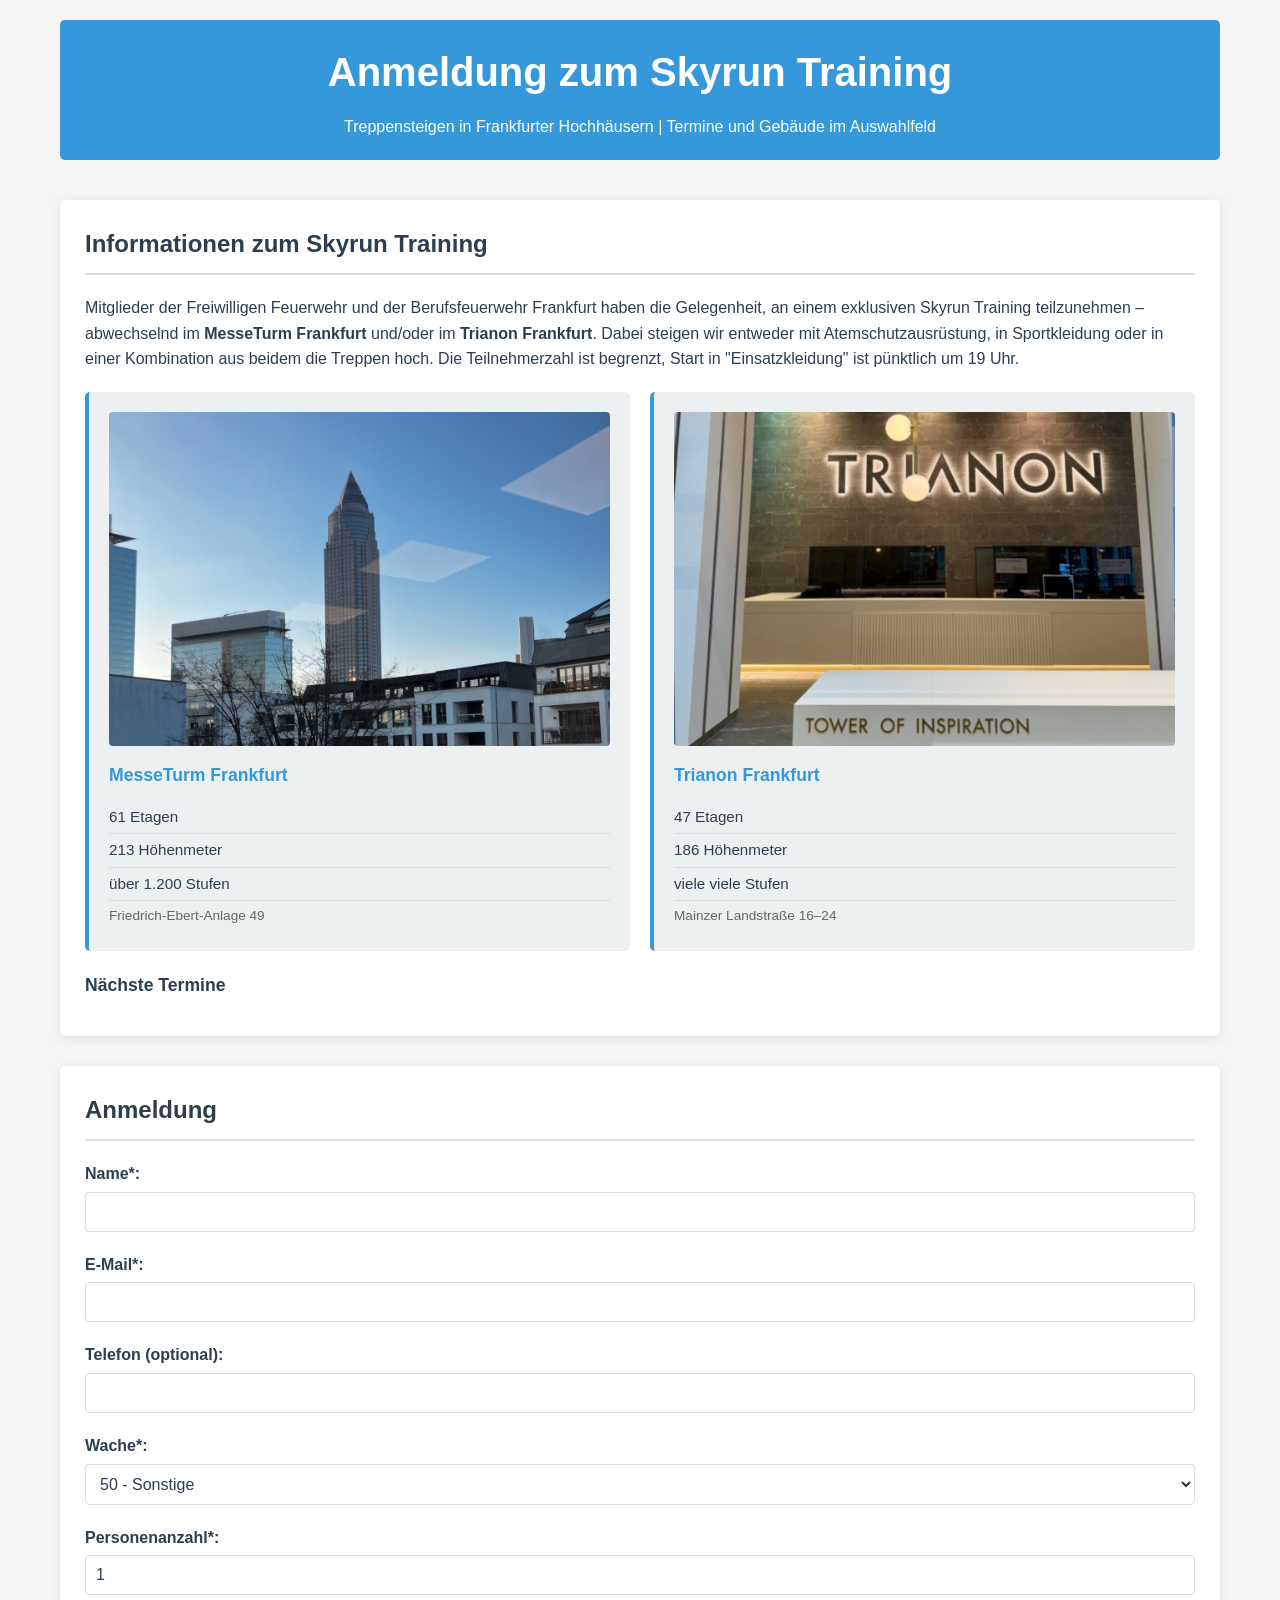
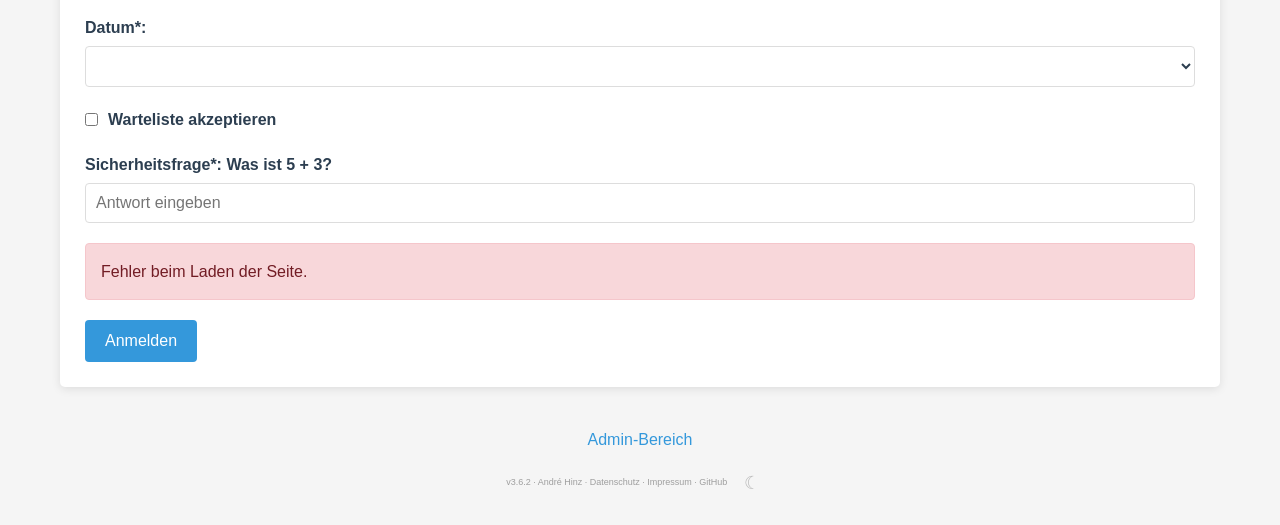
==== commit b99a968f: "fix: Fehlermeldung bei Anmeldung direkt über Button anzeigen Status-Meldungen (CAPTCHA-Fehler etc.) " ====
--- a/index.html
+++ b/index.html
@@ -90,8 +90,6 @@
 
             <section id="registration">
                 <h2>Anmeldung</h2>
-                <div id="registration-status" class="hidden"></div>
-                
                 <form id="skyrun-form">
                     <div class="form-group">
                         <label for="name">Name*:</label>
@@ -192,6 +190,7 @@
                         <input type="text" id="website" name="website" tabindex="-1" autocomplete="off">
                     </div>
 
+                    <div id="registration-status" class="hidden"></div>
                     <button type="submit" id="submit-btn">Anmelden</button>
                 </form>
             </section>
